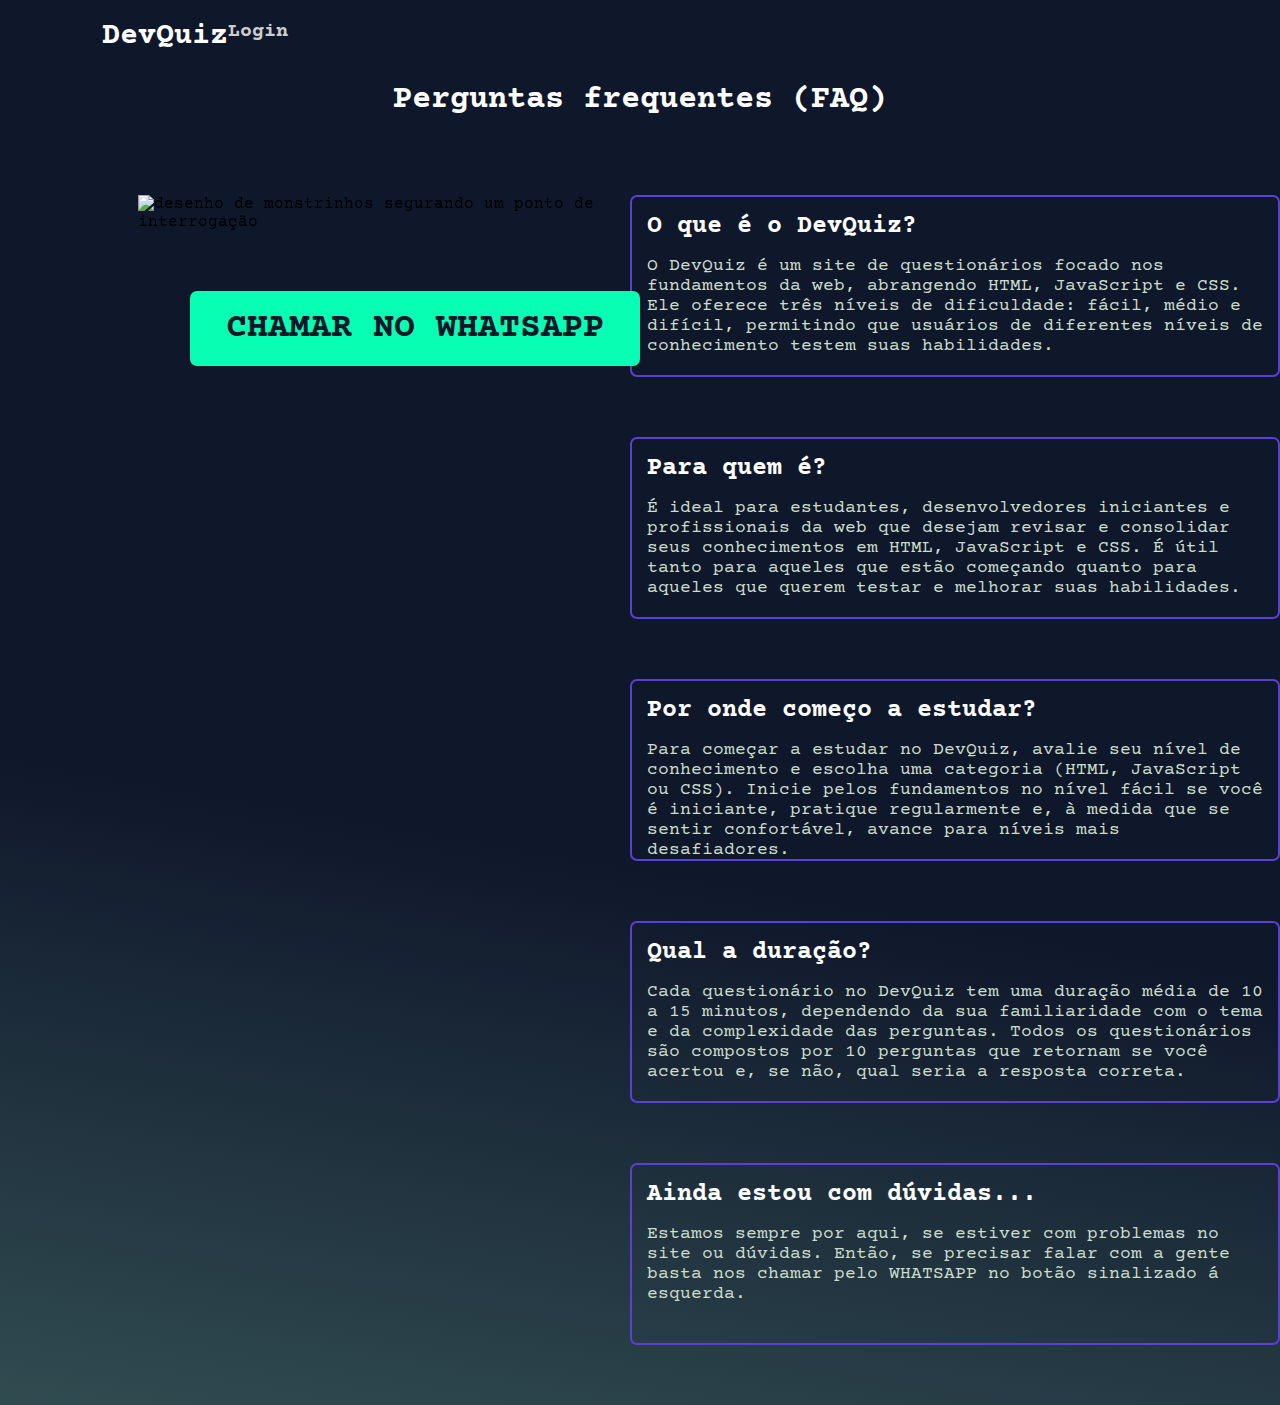
==== pages/Ajuda.html @ 045b1b6f "Initial commit" ====
<!DOCTYPE html>
<html lang="en">
<head>

    <link rel="stylesheet" href="../css/ajuda.css">
    <link rel="icon" type="image/x-icon" href="../img/DQ.ico">

    <meta charset="UTF-8">
    <meta name="viewport" content="width=device-width, initial-scale=1.0">
    <title>DevQuiz</title>
</head>
<body>
    <header>
        <a href="../index.html">DevQuiz</a>
        <ul class="menu">
            <li>
                <a href="../pages/login.html">Login</a>
            </li>
        </ul>
    </header>

    <h1>Perguntas frequentes (FAQ)</h1>

    <main>
        <div class="left_side">
            <div class="fixed">
                <img src="../img/ajuda.svg" alt="desenho de monstrinhos segurando um ponto de interrogação">

                <a href="#">
                    <button class="wpp">CHAMAR NO WHATSAPP</button>
                </a>    
            </div>
        </div>

        <div class="right_side">
            <div class="card">
                <h2>O que é o DevQuiz?</h2>
                <p>
                    O DevQuiz é um site de questionários focado nos fundamentos da web, abrangendo HTML, JavaScript e CSS. 
                    Ele oferece três níveis de dificuldade: fácil, médio e difícil, permitindo que usuários 
                    de diferentes níveis de conhecimento testem suas habilidades.
                </p>
            </div>

            <div class="card">
                <h2>Para quem é?</h2>
                <p>
                    É ideal para estudantes, desenvolvedores iniciantes e profissionais da web que 
                    desejam revisar e consolidar seus conhecimentos em HTML, JavaScript e CSS. É
                    útil tanto para aqueles que estão começando quanto para aqueles que querem testar e melhorar 
                    suas habilidades.
                </p>
            </div>

            <div class="card">
                <h2>Por onde começo a estudar?</h2>
                <p>
                    Para começar a estudar no DevQuiz, avalie seu nível de conhecimento 
                    e escolha uma categoria (HTML, JavaScript ou CSS). Inicie pelos fundamentos no nível fácil 
                    se você é iniciante, pratique regularmente e, à medida que se sentir confortável, 
                    avance para níveis mais desafiadores.
                </p>
            </div>
            
            <div class="card">
                <h2>Qual a duração?</h2>
                <p>
                    Cada questionário no DevQuiz tem uma duração média de 10 a 15 minutos, dependendo da sua 
                    familiaridade com o tema e da complexidade das perguntas. Todos os questionários são 
                    compostos por 10 perguntas que retornam se você acertou e, se não, qual seria a resposta correta.
                </p>
            </div>

                        
            <div class="card">
                <h2>Ainda estou com dúvidas...</h2>
                <p>
                    Estamos sempre por aqui, se estiver com problemas no site ou dúvidas. Então, se precisar falar com a gente basta nos chamar pelo WHATSAPP
                    no botão sinalizado á esquerda.
                </p>
            </div>
            
        </div>


    </main>
</body>
</html>
---- css/ajuda.css ----
@import url('https://fonts.googleapis.com/css2?family=Courier+Prime:ital,wght@0,400;0,700;1,400;1,700&family=Fira+Code:wght@300..700&family=Inter:wght@100..900&family=Press+Start+2P&display=swap');

*{
    margin: 0;
    padding: 0;
    box-sizing: border-box;
    font-family: "Courier Prime", monospace;
}

body{
    min-height: 100vh;
    
    background-image: linear-gradient( 10deg, #90E1C0 -180%, #84CEB2 -100%, #0F172A 40%);
    margin: 0;
}

header{
    top: 0;
    display: flex;
    /* gap: 90%; */
    padding: 20px 8%;
}

header span {
    color: #FFFF;
    font-size: 35px;
    font-weight: 900;
    text-decoration: none;
}

header a {
    text-decoration: none;
    color: #FFFF;
    font-size: 30px;
    font-weight: 900;
}

.menu{
    list-style: none;
}

.menu li a{
    font-size: 20px;
    color: #CDCDCD;
    text-decoration: none;
}

h1 {
    color: #FFFF;

    line-height: 54px;
    font-weight: 40px;

    display: flex;
    justify-content: center;
}

main {
    display: flex;
    flex-direction: row;
    justify-content: center;

    margin-top: 68px;
}

.left_side {
    height: 500px;
    width: 554px;
    margin-right: 150px;
    margin-left: 138px;

    display: flex;
    flex-direction: column;
}

.fixed {
    display: flex;
    flex-direction: column;
    align-items: center;
    width: 554px;
    position: fixed;
}

.left_side a {
    text-decoration: none;
    color: #0F172A; 

    height: 75px;
}

.left_side button:hover {
    font-weight: bolder;
    font-size: xx-large;
}

.left_side img {
    margin-bottom: 60px;
}

button {
    height: 75px;
    width: 450px;

    border: none;
    background-color: #08FFB3;
    border-radius: 7px;
    color: #0F172A;

    font-size: 35px;
    font-weight: bold;
    font-family: "Courier Prime", monospace;

    margin-bottom: 5000px;
    cursor: pointer;
}

.card {
    width: 650px;
    height: 182px;

    border: 2px solid #5B3FD6;
    border-radius: 7px;

    font-family: "Courier Prime", monospace;

    margin-bottom: 60px;
    padding: 15px;
}

.card h2 {
    font-size: 25px;
    color: #FFFF;

    margin-bottom: 15px;
}

.card p {
    font-size: 18px;
    color: #CCDDCC;
}

@media (max-width: 700px) {
    header{
        display: flex;
        flex-direction: row;
        justify-content: space-between;
        align-items: center;
    }
    
    header a {
        text-decoration: none;
        color: #FFFF;
        font-size: 30px;
        font-weight: 900;
    }
    
    .menu{
        list-style: none;
    }
    
    .menu ul li a{
        font-size: 20px;
        color: #CDCDCD;
        text-decoration: none;
    }

    h1 {
        display: flex;
        flex-direction: row;
        justify-content: center;
        align-items: center;
        
        font-size: 28px;
    }

    main {
        display: flex;
        flex-direction: column;
        align-items: center;
    }

    main button {
        width: 300px;
        font-size: 28px;
        margin-bottom: 10px;
    }

    main .left_side {
        margin-bottom: 0px;
    }

    main .left_side .fixed {
        position: relative;
    }

    main .left_side .fixed img {
        width: 50%;
        margin-top: 10px;
    }

    main .right_side {
        display: flex;
        flex-direction: column;
        align-items: center;
        margin-top: -50px;
    }

    main .right_side .card {
        width: 90%;
        height: auto;
    }
}
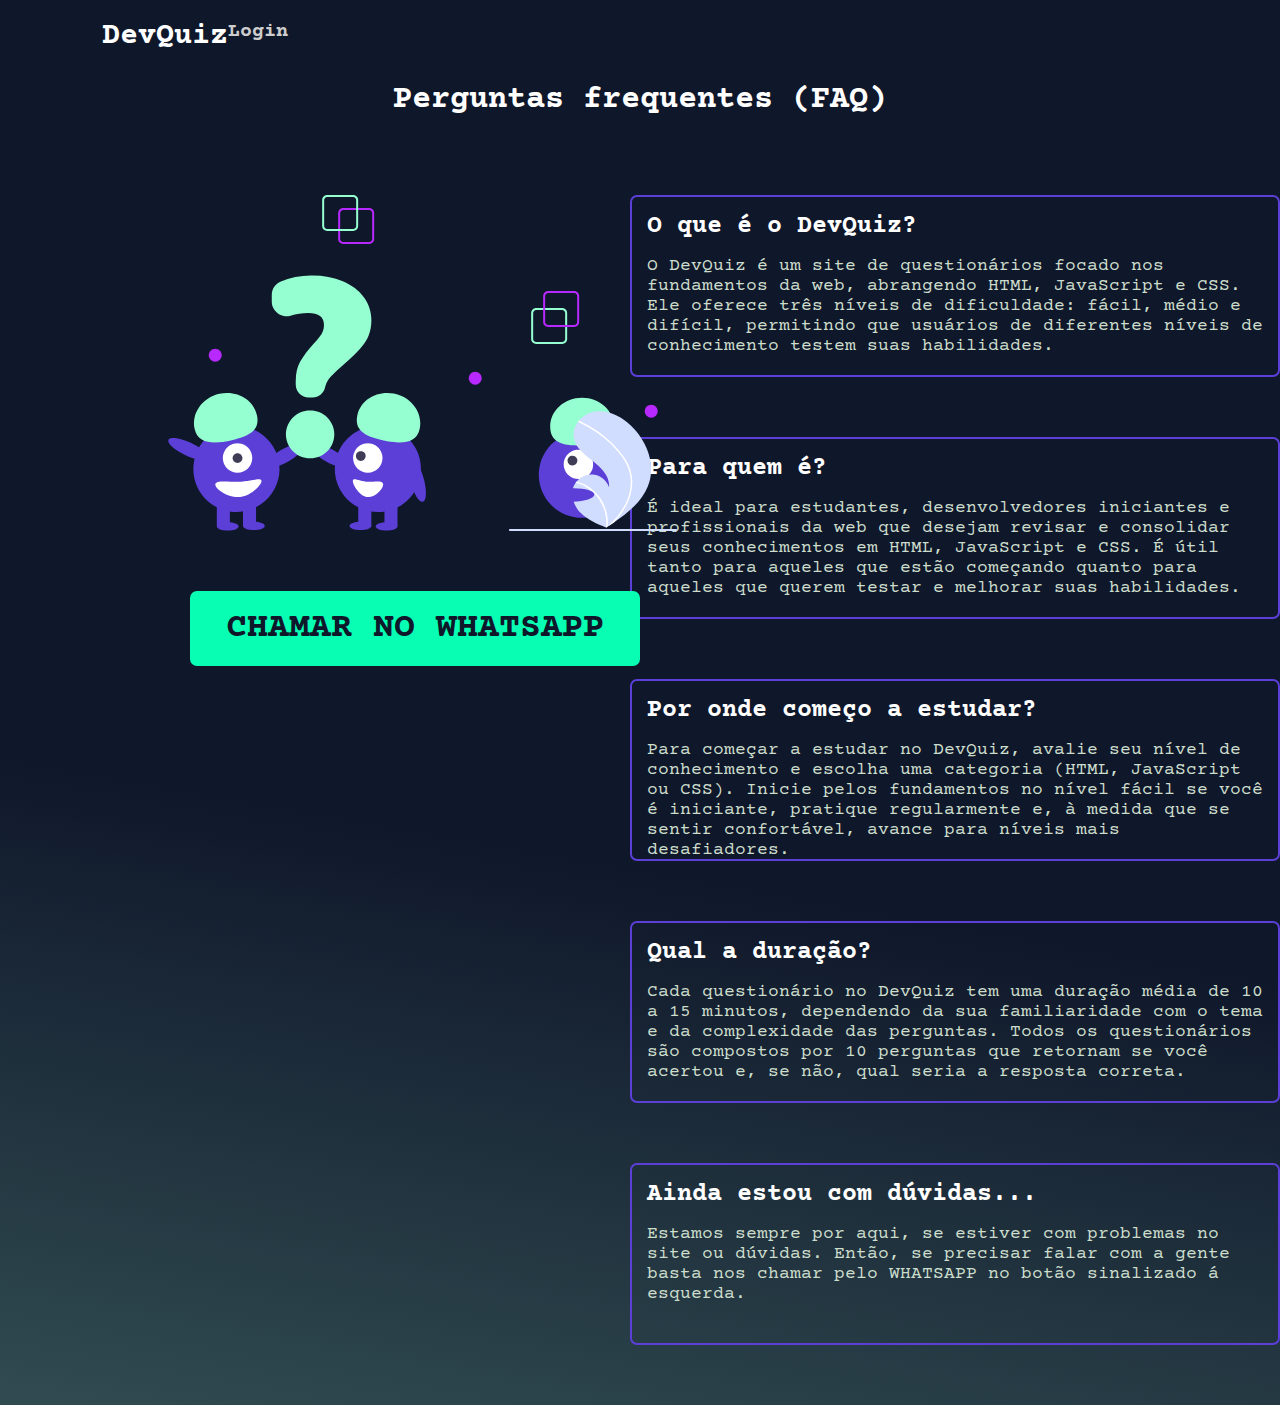
==== commit b39f8994: "fix: svg import on help page" ====
--- a/pages/Ajuda.html
+++ b/pages/Ajuda.html
@@ -24,7 +24,7 @@
     <main>
         <div class="left_side">
             <div class="fixed">
-                <img src="../img/ajuda.svg" alt="desenho de monstrinhos segurando um ponto de interrogação">
+                <img src="../img/Ajuda.svg" alt="desenho de monstrinhos segurando um ponto de interrogação">
 
                 <a href="#">
                     <button class="wpp">CHAMAR NO WHATSAPP</button>
